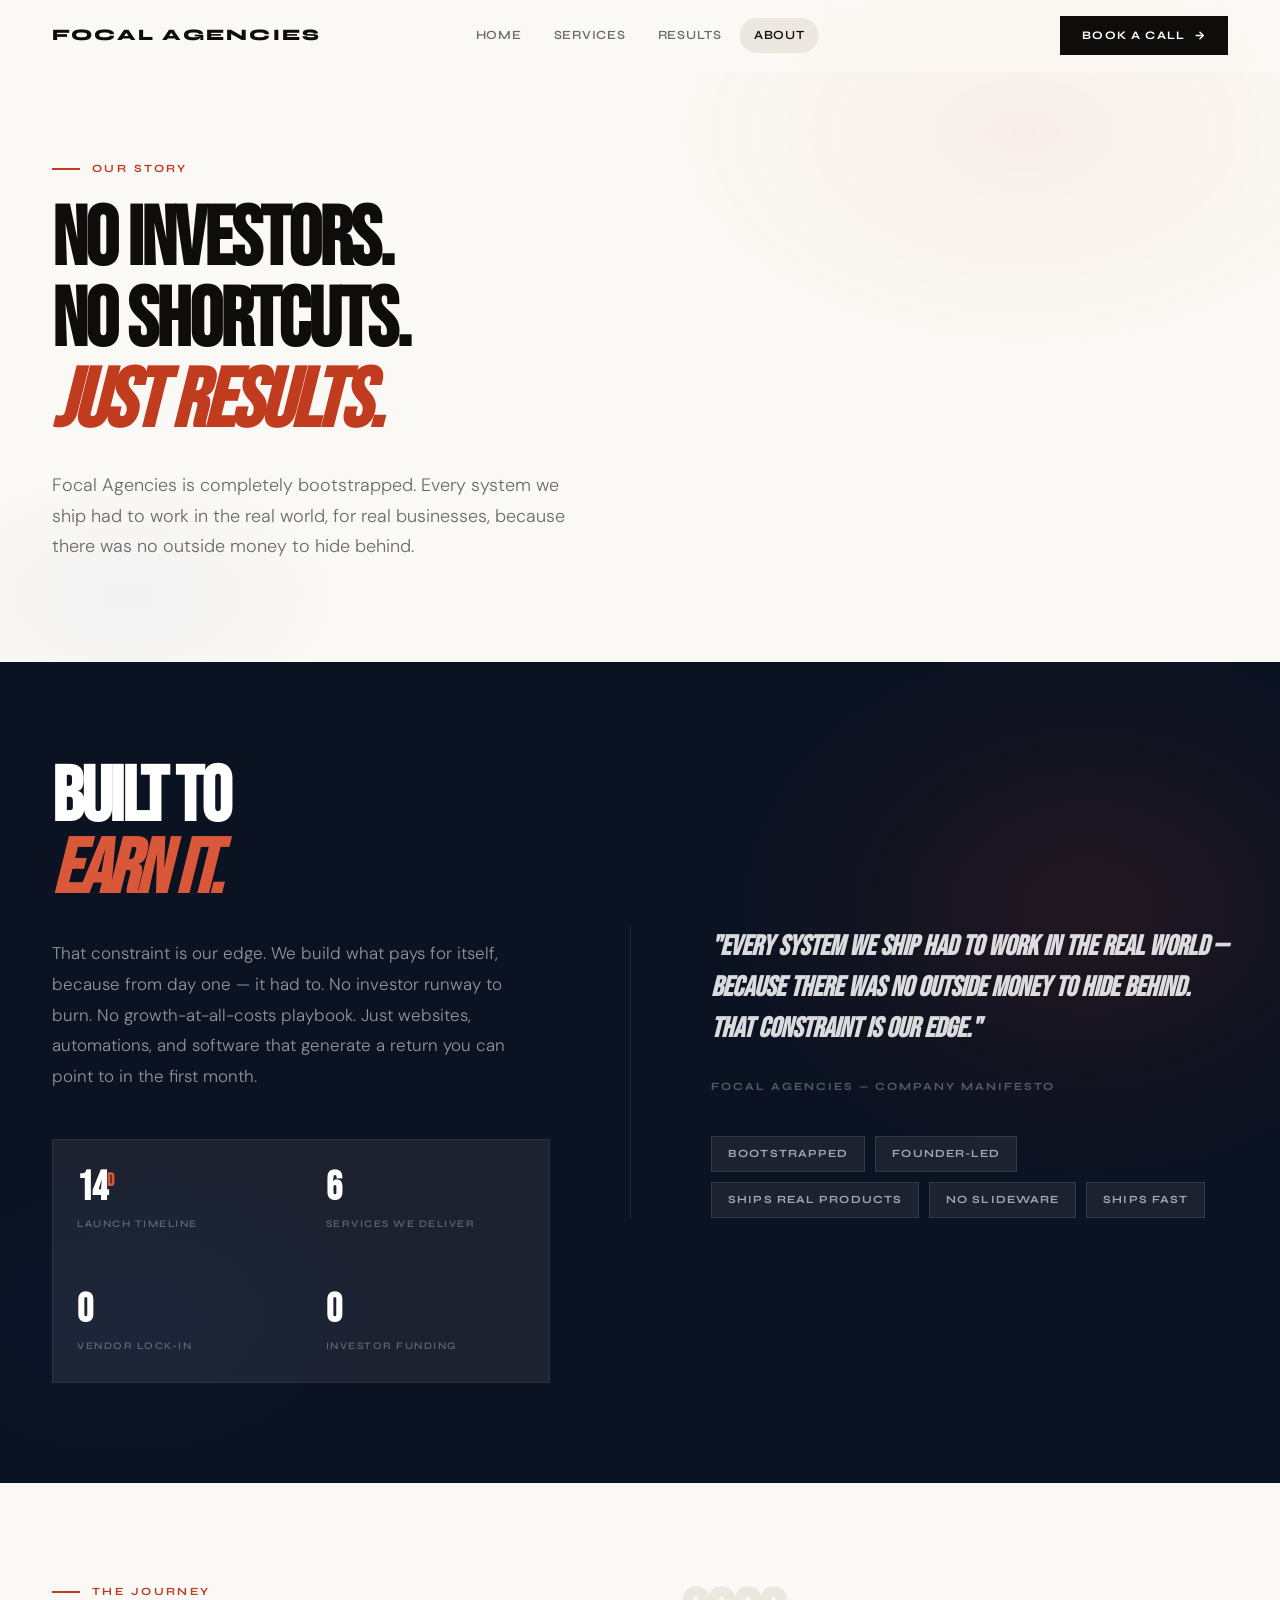
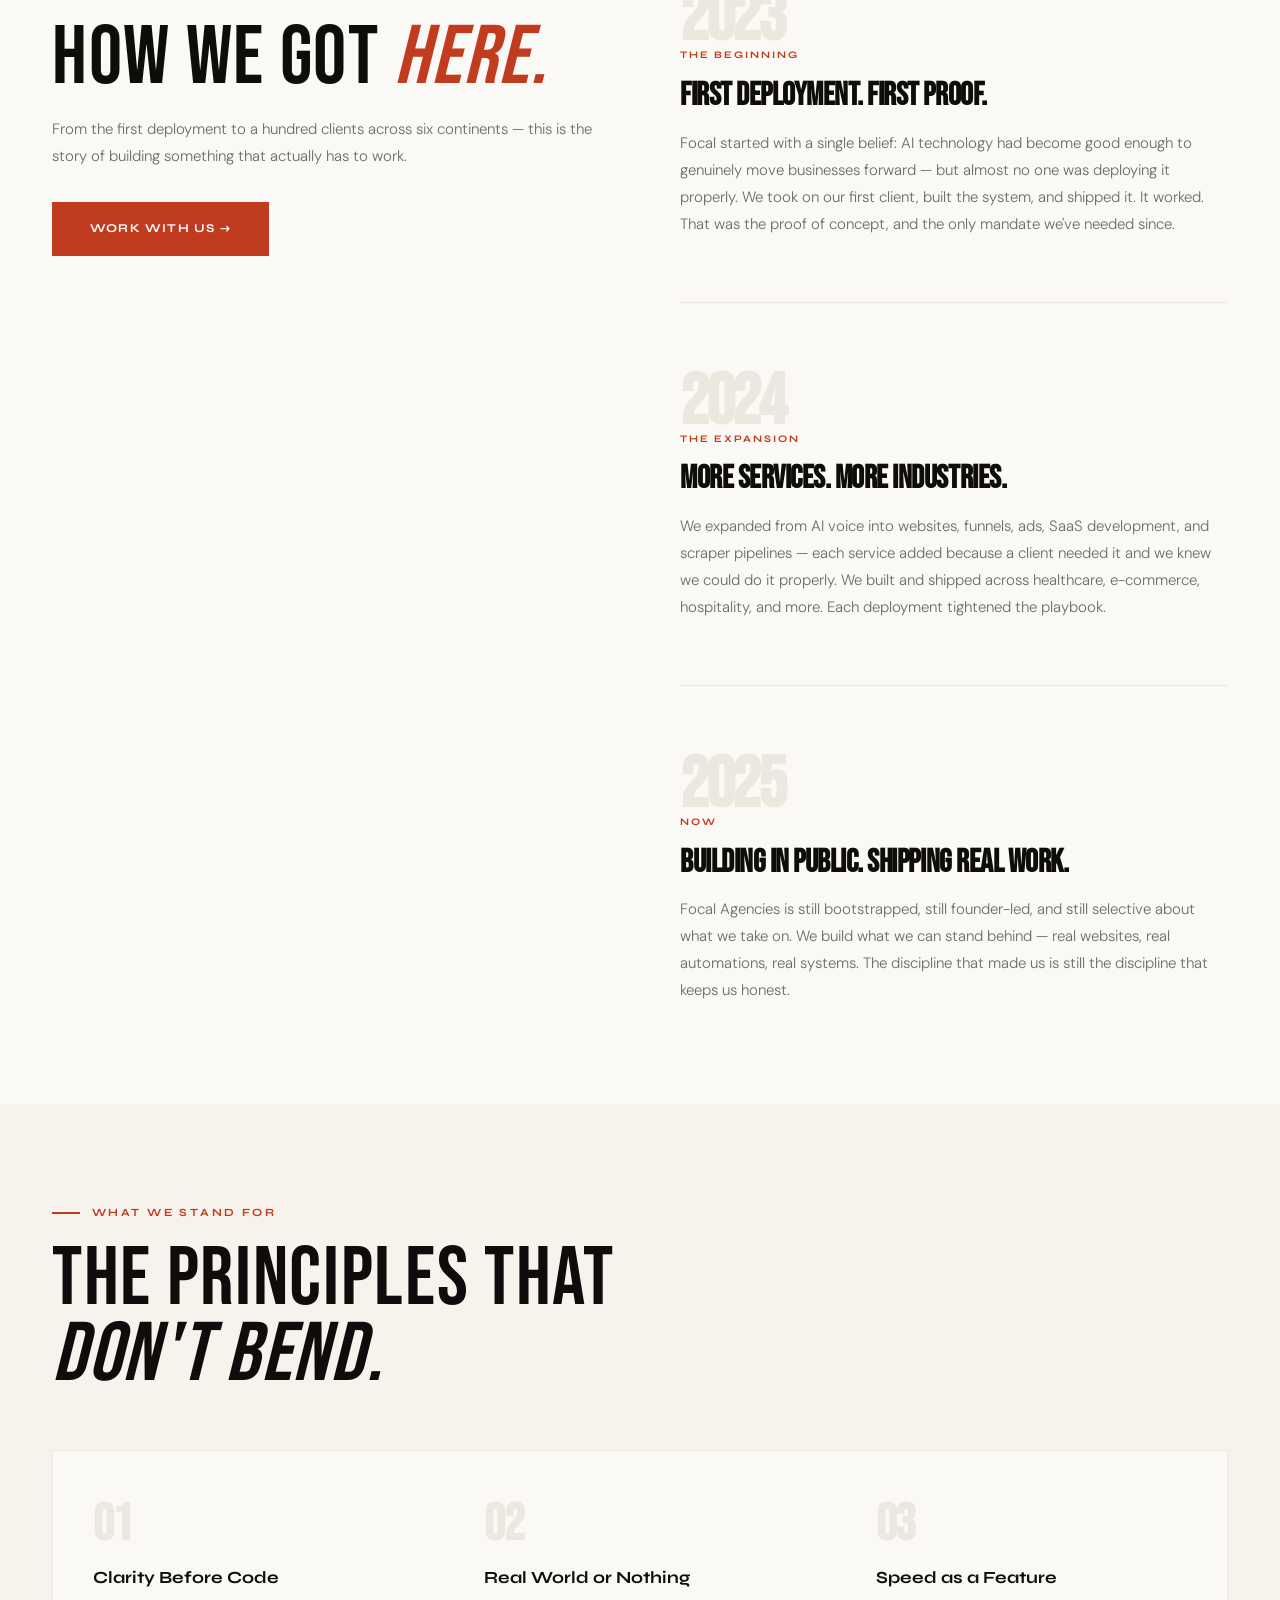
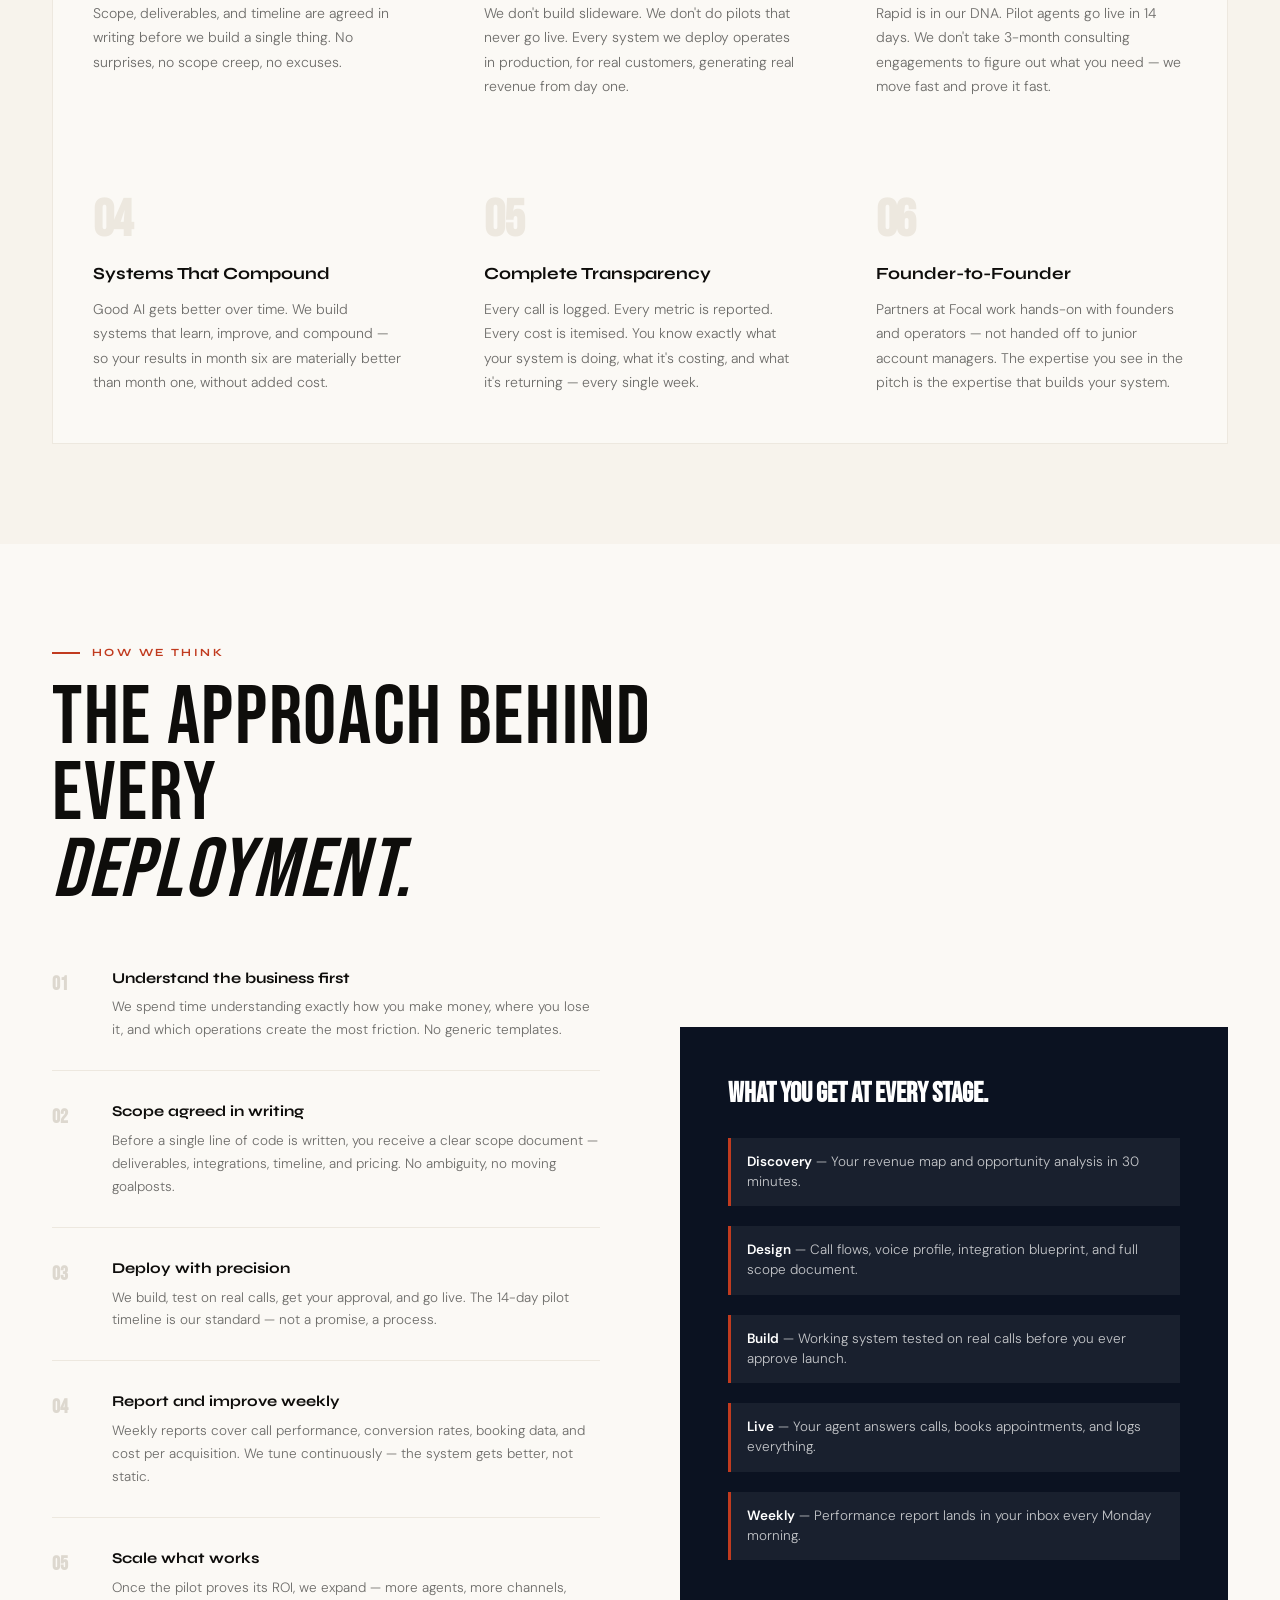
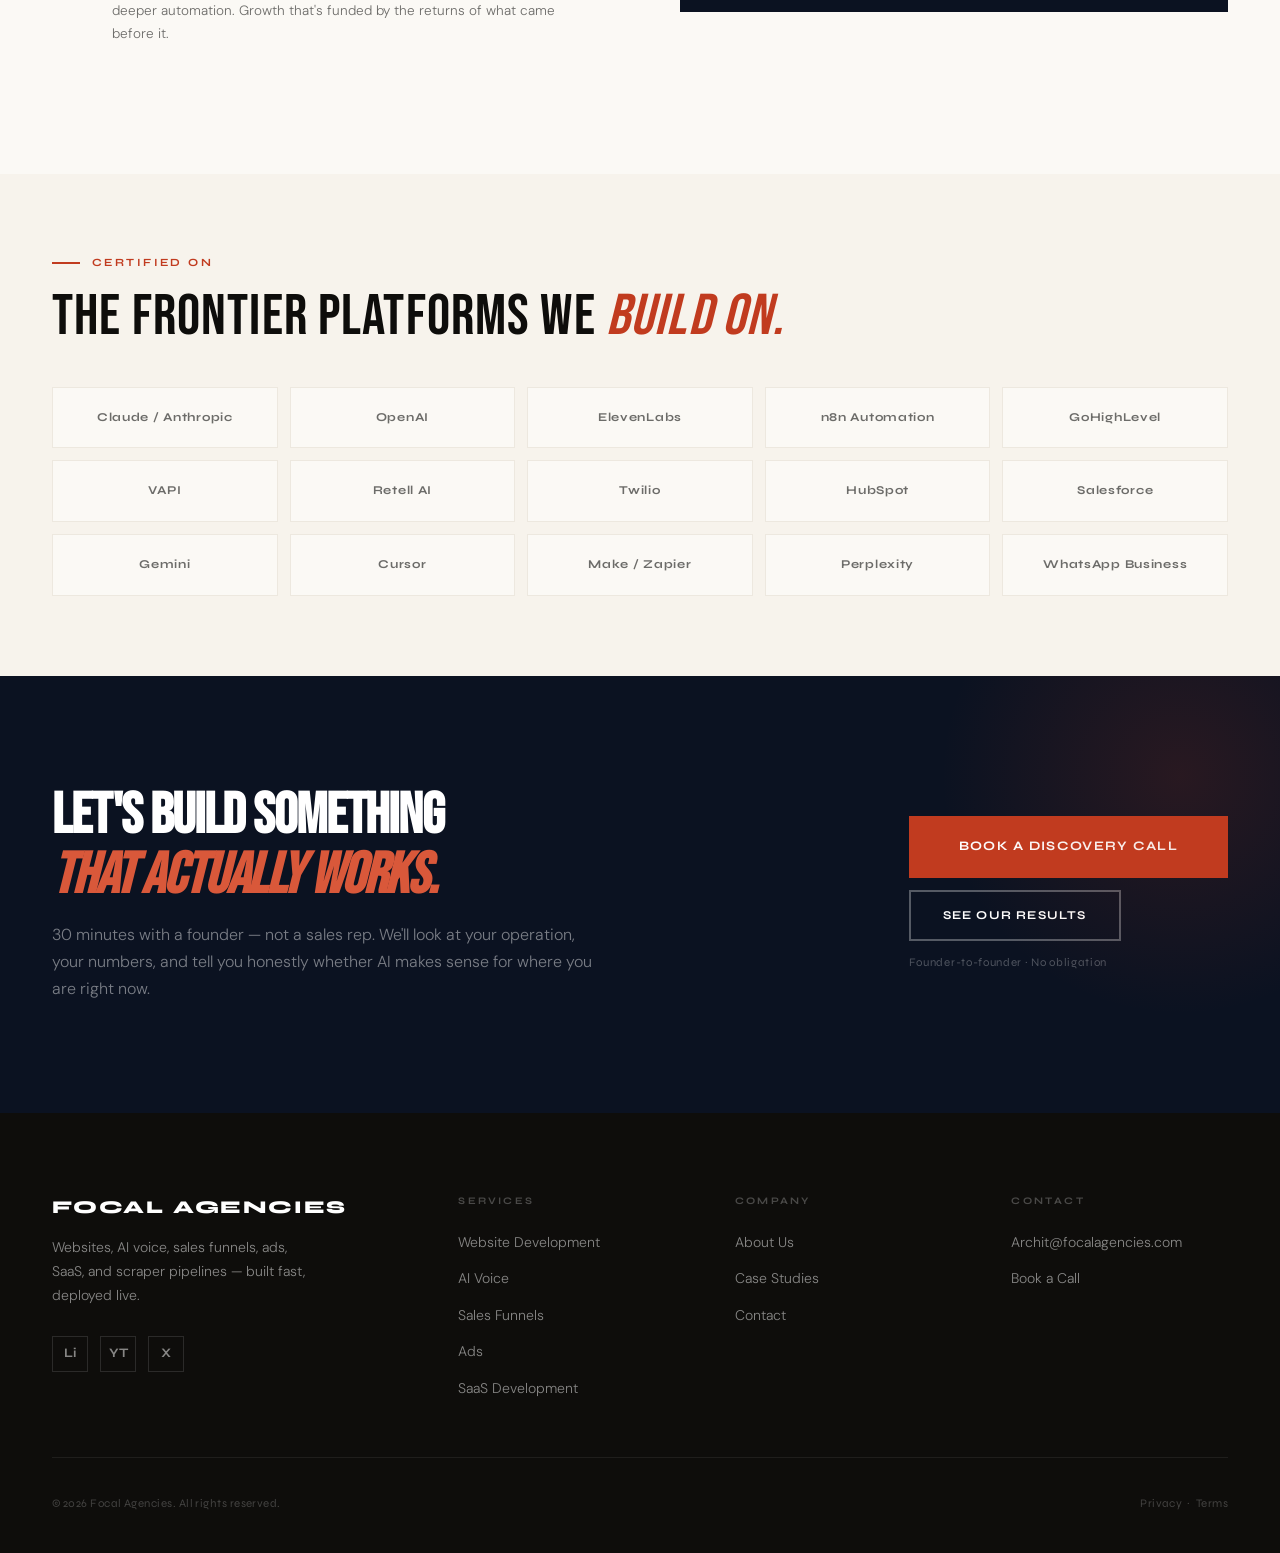
==== about.html @ 8853cc03 "Initial commit: Focal Agencies website Multi-page site — Home, Services, Results, About, Contact. Be" ====
<!DOCTYPE html>
<html lang="en">
<head>
<meta charset="UTF-8">
<meta name="viewport" content="width=device-width, initial-scale=1.0">
<title>About — Focal Agencies</title>
<meta name="description" content="Bootstrapped, founder-led, and built to ship real results. The story behind Focal Agencies.">
<link rel="stylesheet" href="css/main.css">
<style>
/* ── ABOUT PAGE ── */

/* manifesto section */
.manifesto {
  padding: 100px 52px;
  background: var(--navy);
  position: relative; overflow: hidden;
}
.manifesto-bg {
  position: absolute; inset: 0; pointer-events: none;
  background:
    radial-gradient(ellipse 50% 60% at 85% 30%, rgba(193,59,31,0.12) 0%, transparent 55%),
    radial-gradient(ellipse 40% 40% at 10% 80%, rgba(26,79,204,0.06) 0%, transparent 50%);
}
.manifesto-inner {
  display: grid; grid-template-columns: 1fr 1.2fr;
  gap: 80px; align-items: center;
  position: relative; z-index: 1;
}
.manifesto-left {}
.manifesto-right {
  border-left: 1px solid rgba(255,255,255,0.08);
  padding-left: 80px;
}
.manifesto-title {
  font-family: var(--f-display);
  font-size: clamp(48px, 6vw, 88px);
  font-weight: 900; line-height: 0.94; letter-spacing: -0.03em; color: #fff;
}
.manifesto-title em { font-style: italic; color: var(--vermil-l); }
.manifesto-body {
  font-size: 17px; font-weight: 300; color: rgba(255,255,255,0.55);
  line-height: 1.8; margin-top: 32px; max-width: 480px;
}
.manifesto-stat-grid {
  display: grid; grid-template-columns: 1fr 1fr; gap: 1px;
  background: rgba(255,255,255,0.07);
  border: 1px solid rgba(255,255,255,0.07);
  margin-top: 48px;
}
.m-stat { padding: 28px 24px; }
.m-stat-val {
  font-family: var(--f-display); font-size: 40px; font-weight: 900;
  color: #fff; line-height: 1; letter-spacing: -0.025em;
}
.m-stat-val sup { font-size: 0.45em; color: var(--vermil-l); vertical-align: super; }
.m-stat-lbl {
  font-family: var(--f-label); font-size: 10px; font-weight: 600;
  letter-spacing: 0.15em; text-transform: uppercase;
  color: rgba(255,255,255,0.3); margin-top: 8px;
}
.manifesto-quote {
  font-family: var(--f-display); font-size: clamp(20px, 2.2vw, 30px);
  font-weight: 700; font-style: italic;
  color: rgba(255,255,255,0.85); line-height: 1.45; margin-bottom: 28px;
}
.manifesto-quote-author {
  font-family: var(--f-label); font-size: 11px; font-weight: 700;
  letter-spacing: 0.18em; text-transform: uppercase;
  color: rgba(255,255,255,0.3);
}
.manifesto-tags { display: flex; flex-wrap: wrap; gap: 10px; margin-top: 40px; }
.m-tag {
  font-family: var(--f-label); font-size: 11px; font-weight: 700;
  letter-spacing: 0.1em; text-transform: uppercase;
  color: rgba(255,255,255,0.6); background: rgba(255,255,255,0.07);
  border: 1px solid rgba(255,255,255,0.1); padding: 8px 16px;
  transition: background 0.2s, color 0.2s;
}
.m-tag:hover { background: rgba(255,255,255,0.12); color: #fff; }

/* story section */
.story { padding: 100px 52px; }
.story-inner {
  display: grid; grid-template-columns: 1fr 1fr;
  gap: 80px; align-items: start;
}
.story-sticky { position: sticky; top: 100px; }
.story-chapter {
  padding-bottom: 64px; border-bottom: 1px solid var(--ivory-d); margin-bottom: 64px;
}
.story-chapter:last-child { border-bottom: none; margin-bottom: 0; padding-bottom: 0; }
.sc-year {
  font-family: var(--f-display); font-size: 72px; font-weight: 900;
  color: var(--ivory-d); line-height: 1; letter-spacing: -0.04em;
  margin-bottom: -8px;
}
.sc-label {
  font-family: var(--f-label); font-size: 10px; font-weight: 700;
  letter-spacing: 0.2em; text-transform: uppercase; color: var(--vermil);
  margin-bottom: 14px;
}
.sc-title {
  font-family: var(--f-display); font-size: clamp(22px, 2.5vw, 32px);
  font-weight: 900; color: var(--ink); line-height: 1.12; margin-bottom: 16px; letter-spacing: -0.015em;
}
.sc-body {
  font-size: 15px; font-weight: 300; color: var(--ink-60); line-height: 1.8;
}

/* values */
.values { padding: 100px 52px; background: var(--ivory); }
.values-grid {
  display: grid; grid-template-columns: repeat(3, 1fr);
  gap: 0; border: 1px solid var(--ivory-d);
  background: var(--ivory-d); margin-top: 56px;
}
.value-card {
  background: var(--cream); padding: 48px 40px;
  transition: background 0.25s;
}
.value-card:hover { background: var(--ivory); }
.value-num {
  font-family: var(--f-display); font-size: 52px; font-weight: 900;
  color: var(--ivory-d); line-height: 1; margin-bottom: 16px; letter-spacing: -0.03em;
}
.value-title {
  font-family: var(--f-label); font-size: 17px; font-weight: 700;
  color: var(--ink); margin-bottom: 12px; line-height: 1.3;
}
.value-desc {
  font-size: 14px; font-weight: 300; color: var(--ink-60); line-height: 1.75;
}

/* approach section */
.approach { padding: 100px 52px; }
.approach-inner {
  display: grid; grid-template-columns: 1fr 1fr; gap: 80px; align-items: center; margin-top: 56px;
}
.approach-steps { display: flex; flex-direction: column; gap: 0; }
.approach-step {
  display: flex; gap: 24px; align-items: flex-start;
  padding: 28px 0; border-bottom: 1px solid var(--ivory-d);
  transition: padding-left 0.25s var(--ease-out);
  cursor: default;
}
.approach-step:hover { padding-left: 12px; }
.approach-step:first-child { padding-top: 0; }
.approach-step:last-child { border-bottom: none; }
.as-num {
  font-family: var(--f-display); font-size: 20px; font-weight: 900;
  color: var(--ivory-dd); min-width: 36px; flex-shrink: 0; margin-top: 2px;
  transition: color 0.25s;
}
.approach-step:hover .as-num { color: var(--vermil); }
.as-title { font-family: var(--f-label); font-size: 15px; font-weight: 700; color: var(--ink); margin-bottom: 6px; }
.as-body { font-size: 13.5px; font-weight: 300; color: var(--ink-60); line-height: 1.7; }
.approach-visual {
  background: var(--navy); padding: 52px 48px;
  display: flex; flex-direction: column; gap: 20px;
}
.av-title {
  font-family: var(--f-display); font-size: 28px; font-weight: 900;
  color: #fff; line-height: 1.1; margin-bottom: 8px;
}
.av-pill {
  display: flex; align-items: center; gap: 12px;
  padding: 14px 16px; background: rgba(255,255,255,0.06);
  border-left: 3px solid var(--vermil);
}
.av-pill-text {
  font-size: 13.5px; font-weight: 300; color: rgba(255,255,255,0.75); line-height: 1.5;
}
.av-pill-text strong { color: #fff; font-weight: 600; }

/* certifications */
.certifications { padding: 80px 52px; background: var(--ivory); }
.cert-grid {
  display: grid; grid-template-columns: repeat(5, 1fr);
  gap: 12px; margin-top: 44px;
}
.cert-pill {
  background: var(--cream); border: 1px solid var(--ivory-d);
  padding: 20px 16px; text-align: center;
  font-family: var(--f-label); font-size: 12px; font-weight: 700;
  letter-spacing: 0.06em; color: var(--ink-60);
  transition: border-color 0.2s, color 0.2s, background 0.2s;
}
.cert-pill:hover { border-color: var(--ink-20); color: var(--ink); background: var(--ivory); }

@media (max-width: 1100px) {
  .manifesto { padding: 72px 28px; }
  .manifesto-inner { grid-template-columns: 1fr; gap: 48px; }
  .manifesto-right { border-left: none; border-top: 1px solid rgba(255,255,255,0.08); padding-left: 0; padding-top: 48px; }
  .story { padding: 72px 28px; }
  .story-inner { grid-template-columns: 1fr; }
  .story-sticky { position: static; }
  .values { padding: 72px 28px; }
  .values-grid { grid-template-columns: 1fr 1fr; }
  .approach { padding: 72px 28px; }
  .approach-inner { grid-template-columns: 1fr; }
  .certifications { padding: 64px 28px; }
  .cert-grid { grid-template-columns: repeat(3, 1fr); }
}
@media (max-width: 640px) {
  .manifesto { padding: 56px 20px; }
  .manifesto-stat-grid { grid-template-columns: 1fr 1fr; }
  .story { padding: 56px 20px; }
  .values { padding: 56px 20px; }
  .values-grid { grid-template-columns: 1fr; }
  .approach { padding: 56px 20px; }
  .certifications { padding: 52px 20px; }
  .cert-grid { grid-template-columns: repeat(2, 1fr); }
}
</style>
</head>
<body>

<nav class="site-nav" id="site-nav">
  <a href="index.html" class="nav-logo">Focal Agencies</a>
  <div class="nav-center">
    <a href="index.html" class="nav-link">Home</a>
    <a href="services.html" class="nav-link">Services</a>
    <a href="results.html" class="nav-link">Results</a>
    <a href="about.html" class="nav-link active">About</a>
  </div>
  <div class="nav-right">
    <a href="contact.html" class="nav-cta">Book a Call <svg width="13" height="13" fill="none" stroke="currentColor" stroke-width="2.5" viewBox="0 0 24 24"><path d="M5 12h14M12 5l7 7-7 7"/></svg></a>
    <button class="nav-toggle"><span></span><span></span><span></span></button>
  </div>
</nav>
<div class="mobile-menu">
  <a href="index.html" class="nav-link">Home</a>
  <a href="services.html" class="nav-link">Services</a>
  <a href="results.html" class="nav-link">Results</a>
  <a href="about.html" class="nav-link active">About</a>
  <a href="contact.html" class="nav-cta btn-primary">Book a Call →</a>
</div>

<!-- HERO -->
<div class="page-hero">
  <div class="page-hero-bg"></div>
  <div class="page-hero-label label reveal">Our Story</div>
  <h1 class="page-hero-title reveal d1">No investors.<br>No shortcuts.<br><em>Just results.</em></h1>
  <p class="page-hero-sub reveal d2">Focal Agencies is completely bootstrapped. Every system we ship had to work in the real world, for real businesses, because there was no outside money to hide behind.</p>
</div>

<!-- MANIFESTO -->
<section class="manifesto">
  <div class="manifesto-bg"></div>
  <div class="manifesto-inner">
    <div class="manifesto-left reveal-left">
      <h2 class="manifesto-title">Built to<br><em>earn it.</em></h2>
      <p class="manifesto-body">That constraint is our edge. We build what pays for itself, because from day one — it had to. No investor runway to burn. No growth-at-all-costs playbook. Just websites, automations, and software that generate a return you can point to in the first month.</p>
      <div class="manifesto-stat-grid">
        <div class="m-stat">
          <div class="m-stat-val">14<sup>d</sup></div>
          <div class="m-stat-lbl">Launch Timeline</div>
        </div>
        <div class="m-stat">
          <div class="m-stat-val">6</div>
          <div class="m-stat-lbl">Services We Deliver</div>
        </div>
        <div class="m-stat">
          <div class="m-stat-val">0</div>
          <div class="m-stat-lbl">Vendor Lock-In</div>
        </div>
        <div class="m-stat">
          <div class="m-stat-val">0</div>
          <div class="m-stat-lbl">Investor Funding</div>
        </div>
      </div>
    </div>
    <div class="manifesto-right reveal-right">
      <p class="manifesto-quote">"Every system we ship had to work in the real world — because there was no outside money to hide behind. That constraint is our edge."</p>
      <div class="manifesto-quote-author">Focal Agencies — Company Manifesto</div>
      <div class="manifesto-tags">
        <span class="m-tag">Bootstrapped</span>
        <span class="m-tag">Founder-Led</span>
        <span class="m-tag">Ships Real Products</span>
        <span class="m-tag">No Slideware</span>
        <span class="m-tag">Ships Fast</span>
      </div>
    </div>
  </div>
</section>

<!-- STORY -->
<section class="story">
  <div class="story-inner">
    <div class="story-sticky reveal-left">
      <div class="label">The Journey</div>
      <h2 class="display display-md" style="margin-top:18px;">How we got <em style="font-style:italic;color:var(--vermil);">here.</em></h2>
      <p style="font-size:15px;font-weight:300;color:var(--ink-60);line-height:1.8;margin-top:20px;">From the first deployment to a hundred clients across six continents — this is the story of building something that actually has to work.</p>
      <a href="contact.html" class="btn btn-primary" style="margin-top:32px;display:inline-flex;">Work With Us →</a>
    </div>
    <div class="reveal-right">
      <div class="story-chapter">
        <div class="sc-year">2023</div>
        <div class="sc-label">The Beginning</div>
        <h3 class="sc-title">First deployment. First proof.</h3>
        <p class="sc-body">Focal started with a single belief: AI technology had become good enough to genuinely move businesses forward — but almost no one was deploying it properly. We took on our first client, built the system, and shipped it. It worked. That was the proof of concept, and the only mandate we've needed since.</p>
      </div>
      <div class="story-chapter">
        <div class="sc-year">2024</div>
        <div class="sc-label">The Expansion</div>
        <h3 class="sc-title">More services. More industries.</h3>
        <p class="sc-body">We expanded from AI voice into websites, funnels, ads, SaaS development, and scraper pipelines — each service added because a client needed it and we knew we could do it properly. We built and shipped across healthcare, e-commerce, hospitality, and more. Each deployment tightened the playbook.</p>
      </div>
      <div class="story-chapter">
        <div class="sc-year">2025</div>
        <div class="sc-label">Now</div>
        <h3 class="sc-title">Building in public. Shipping real work.</h3>
        <p class="sc-body">Focal Agencies is still bootstrapped, still founder-led, and still selective about what we take on. We build what we can stand behind — real websites, real automations, real systems. The discipline that made us is still the discipline that keeps us honest.</p>
      </div>
    </div>
  </div>
</section>

<!-- VALUES -->
<section class="values">
  <div class="label reveal">What We Stand For</div>
  <h2 class="display display-md reveal d1" style="margin-top:18px;">The principles that<br><em>don't bend.</em></h2>
  <div class="values-grid">
    <div class="value-card reveal">
      <div class="value-num">01</div>
      <div class="value-title">Clarity Before Code</div>
      <div class="value-desc">Scope, deliverables, and timeline are agreed in writing before we build a single thing. No surprises, no scope creep, no excuses.</div>
    </div>
    <div class="value-card reveal d1">
      <div class="value-num">02</div>
      <div class="value-title">Real World or Nothing</div>
      <div class="value-desc">We don't build slideware. We don't do pilots that never go live. Every system we deploy operates in production, for real customers, generating real revenue from day one.</div>
    </div>
    <div class="value-card reveal d2">
      <div class="value-num">03</div>
      <div class="value-title">Speed as a Feature</div>
      <div class="value-desc">Rapid is in our DNA. Pilot agents go live in 14 days. We don't take 3-month consulting engagements to figure out what you need — we move fast and prove it fast.</div>
    </div>
    <div class="value-card reveal">
      <div class="value-num">04</div>
      <div class="value-title">Systems That Compound</div>
      <div class="value-desc">Good AI gets better over time. We build systems that learn, improve, and compound — so your results in month six are materially better than month one, without added cost.</div>
    </div>
    <div class="value-card reveal d1">
      <div class="value-num">05</div>
      <div class="value-title">Complete Transparency</div>
      <div class="value-desc">Every call is logged. Every metric is reported. Every cost is itemised. You know exactly what your system is doing, what it's costing, and what it's returning — every single week.</div>
    </div>
    <div class="value-card reveal d2">
      <div class="value-num">06</div>
      <div class="value-title">Founder-to-Founder</div>
      <div class="value-desc">Partners at Focal work hands-on with founders and operators — not handed off to junior account managers. The expertise you see in the pitch is the expertise that builds your system.</div>
    </div>
  </div>
</section>

<!-- APPROACH -->
<section class="approach">
  <div class="label reveal">How We Think</div>
  <h2 class="display display-md reveal d1" style="margin-top:18px;max-width:700px;">The approach behind every<br><em>deployment.</em></h2>
  <div class="approach-inner">
    <div class="approach-steps reveal-left">
      <div class="approach-step">
        <div class="as-num">01</div>
        <div><div class="as-title">Understand the business first</div><div class="as-body">We spend time understanding exactly how you make money, where you lose it, and which operations create the most friction. No generic templates.</div></div>
      </div>
      <div class="approach-step">
        <div class="as-num">02</div>
        <div><div class="as-title">Scope agreed in writing</div><div class="as-body">Before a single line of code is written, you receive a clear scope document — deliverables, integrations, timeline, and pricing. No ambiguity, no moving goalposts.</div></div>
      </div>
      <div class="approach-step">
        <div class="as-num">03</div>
        <div><div class="as-title">Deploy with precision</div><div class="as-body">We build, test on real calls, get your approval, and go live. The 14-day pilot timeline is our standard — not a promise, a process.</div></div>
      </div>
      <div class="approach-step">
        <div class="as-num">04</div>
        <div><div class="as-title">Report and improve weekly</div><div class="as-body">Weekly reports cover call performance, conversion rates, booking data, and cost per acquisition. We tune continuously — the system gets better, not static.</div></div>
      </div>
      <div class="approach-step">
        <div class="as-num">05</div>
        <div><div class="as-title">Scale what works</div><div class="as-body">Once the pilot proves its ROI, we expand — more agents, more channels, deeper automation. Growth that's funded by the returns of what came before it.</div></div>
      </div>
    </div>
    <div class="approach-visual reveal-right">
      <div class="av-title">What you get at every stage.</div>
      <div class="av-pill"><div class="av-pill-text"><strong>Discovery</strong> — Your revenue map and opportunity analysis in 30 minutes.</div></div>
      <div class="av-pill"><div class="av-pill-text"><strong>Design</strong> — Call flows, voice profile, integration blueprint, and full scope document.</div></div>
      <div class="av-pill"><div class="av-pill-text"><strong>Build</strong> — Working system tested on real calls before you ever approve launch.</div></div>
      <div class="av-pill"><div class="av-pill-text"><strong>Live</strong> — Your agent answers calls, books appointments, and logs everything.</div></div>
      <div class="av-pill"><div class="av-pill-text"><strong>Weekly</strong> — Performance report lands in your inbox every Monday morning.</div></div>
    </div>
  </div>
</section>

<!-- CERTIFICATIONS -->
<section class="certifications">
  <div class="label reveal">Certified On</div>
  <h2 class="display display-sm reveal d1" style="margin-top:18px;">The frontier platforms we <em style="font-style:italic;color:var(--vermil);">build on.</em></h2>
  <div class="cert-grid">
    <div class="cert-pill reveal">Claude / Anthropic</div>
    <div class="cert-pill reveal d1">OpenAI</div>
    <div class="cert-pill reveal d2">ElevenLabs</div>
    <div class="cert-pill reveal d3">n8n Automation</div>
    <div class="cert-pill reveal d4">GoHighLevel</div>
    <div class="cert-pill reveal">VAPI</div>
    <div class="cert-pill reveal d1">Retell AI</div>
    <div class="cert-pill reveal d2">Twilio</div>
    <div class="cert-pill reveal d3">HubSpot</div>
    <div class="cert-pill reveal d4">Salesforce</div>
    <div class="cert-pill reveal">Gemini</div>
    <div class="cert-pill reveal d1">Cursor</div>
    <div class="cert-pill reveal d2">Make / Zapier</div>
    <div class="cert-pill reveal d3">Perplexity</div>
    <div class="cert-pill reveal d4">WhatsApp Business</div>
  </div>
</section>

<!-- CTA -->
<section class="cta-band">
  <div>
    <h2 class="cta-band-title">Let's build something<br><em>that actually works.</em></h2>
    <p class="cta-band-sub">30 minutes with a founder — not a sales rep. We'll look at your operation, your numbers, and tell you honestly whether AI makes sense for where you are right now.</p>
  </div>
  <div class="cta-band-actions">
    <a href="contact.html" class="btn btn-primary btn-lg">Book a Discovery Call</a>
    <a href="results.html" class="btn btn-outline-white">See Our Results</a>
    <div class="cta-note">Founder-to-founder · No obligation</div>
  </div>
</section>

<footer class="site-footer">
  <div class="footer-top">
    <div>
      <a href="index.html" class="footer-logo">Focal Agencies</a>
      <p class="footer-tagline">Websites, AI voice, sales funnels, ads, SaaS, and scraper pipelines — built fast, deployed live.</p>
      <div class="footer-socials">
        <a href="#" class="footer-social">Li</a><a href="#" class="footer-social">YT</a><a href="#" class="footer-social">X</a>
      </div>
    </div>
    <div>
      <div class="footer-col-title">Services</div>
      <ul class="footer-links">
        <li><a href="services.html#web">Website Development</a></li>
        <li><a href="services.html#voice">AI Voice</a></li>
        <li><a href="services.html#funnels">Sales Funnels</a></li>
        <li><a href="services.html#ads">Ads</a></li>
        <li><a href="services.html#saas">SaaS Development</a></li>
      </ul>
    </div>
    <div>
      <div class="footer-col-title">Company</div>
      <ul class="footer-links">
        <li><a href="about.html">About Us</a></li>
        <li><a href="results.html">Case Studies</a></li>
        <li><a href="contact.html">Contact</a></li>
      </ul>
    </div>
    <div>
      <div class="footer-col-title">Contact</div>
      <ul class="footer-links">
        <li><a href="mailto:Archit@focalagencies.com">Archit@focalagencies.com</a></li>
        <li><a href="contact.html">Book a Call</a></li>
      </ul>
    </div>
  </div>
  <div class="footer-bottom">
    <span>© 2026 Focal Agencies. All rights reserved.</span>
    <span><a href="#">Privacy</a> &nbsp;·&nbsp; <a href="#">Terms</a></span>
  </div>
</footer>

<script src="js/main.js"></script>
</body>
</html>
---- css/main.css ----
/* ─────────────────────────────────────────────────────────────────────────────
   FOCAL AGENCIES — Shared Stylesheet
   Fonts: Playfair Display · Syne · DM Sans
   Palette: Ivory · Ink · Navy · Vermillion
───────────────────────────────────────────────────────────────────────────── */

@import url('https://fonts.googleapis.com/css2?family=Syne:wght@400;500;600;700;800&family=DM+Sans:ital,opsz,wght@0,9..40,300;0,9..40,400;0,9..40,500;1,9..40,300&family=Bebas+Neue&display=swap');

/* ── RESET ── */
*, *::before, *::after { box-sizing: border-box; margin: 0; padding: 0; }
img, svg { display: block; max-width: 100%; }
button, input, textarea, select { font: inherit; }
a { color: inherit; }

/* ── TOKENS ── */
:root {
  --ivory:      #F7F3EC;
  --ivory-d:    #EDE8DF;
  --ivory-dd:   #DDD8CF;
  --cream:      #FBF9F5;
  --ink:        #0E0D0B;
  --ink-80:     rgba(14,13,11,0.80);
  --ink-60:     rgba(14,13,11,0.60);
  --ink-40:     rgba(14,13,11,0.40);
  --ink-20:     rgba(14,13,11,0.20);
  --ink-10:     rgba(14,13,11,0.10);
  --navy:       #0B1221;
  --navy-l:     #12203A;
  --vermil:     #C13B1F;
  --vermil-l:   #D9583A;
  --vermil-xl:  #E8704F;
  --blue:       #1A4FCC;
  --blue-l:     #2563EB;
  --white:      #FFFFFF;

  --f-display:  'Bebas Neue', 'Syne', sans-serif;
  --f-heading:  'Syne', sans-serif;
  --f-label:    'Syne', sans-serif;
  --f-body:     'DM Sans', system-ui, sans-serif;

  --ease-out:   cubic-bezier(0.16, 1, 0.3, 1);
  --ease-in:    cubic-bezier(0.4, 0, 1, 1);
  --ease-spring:cubic-bezier(0.34, 1.56, 0.64, 1);

  --shadow-sm:  0 1px 3px rgba(14,13,11,0.06), 0 1px 2px rgba(14,13,11,0.04);
  --shadow-md:  0 4px 16px rgba(14,13,11,0.08), 0 2px 6px rgba(14,13,11,0.05);
  --shadow-lg:  0 12px 40px rgba(14,13,11,0.12), 0 4px 12px rgba(14,13,11,0.06);
}

/* ── BASE ── */
html { scroll-behavior: smooth; font-size: 16px; }
body {
  background: var(--cream);
  color: var(--ink);
  font-family: var(--f-body);
  font-size: 1rem;
  line-height: 1.65;
  overflow-x: hidden;
  -webkit-font-smoothing: antialiased;
}

::-webkit-scrollbar { width: 3px; }
::-webkit-scrollbar-track { background: var(--ivory); }
::-webkit-scrollbar-thumb { background: var(--vermil); }
::selection { background: var(--vermil); color: #fff; }

/* ── NAV ── */
.site-nav {
  position: fixed; top: 0; left: 0; right: 0; z-index: 200;
  display: flex; align-items: center; justify-content: space-between;
  padding: 0 52px;
  height: 72px;
  background: rgba(251,249,245,0.88);
  backdrop-filter: blur(20px) saturate(180%);
  -webkit-backdrop-filter: blur(20px) saturate(180%);
  border-bottom: 1px solid transparent;
  transition: border-color 0.3s, background 0.3s;
}
.site-nav.scrolled {
  border-color: var(--ivory-d);
  background: rgba(251,249,245,0.96);
}

.nav-logo {
  font-family: var(--f-label);
  font-weight: 800;
  font-size: 16px;
  letter-spacing: 0.14em;
  text-transform: uppercase;
  color: var(--ink);
  text-decoration: none;
  flex-shrink: 0;
  display: flex; align-items: center; gap: 2px;
}
.nav-logo .dot { color: var(--vermil); font-size: 22px; line-height: 0; position: relative; top: 2px; }

.nav-center {
  display: flex; align-items: center; gap: 4px;
  position: absolute; left: 50%; transform: translateX(-50%);
}
.nav-link {
  font-family: var(--f-label);
  font-size: 12.5px;
  font-weight: 600;
  letter-spacing: 0.06em;
  text-transform: uppercase;
  color: var(--ink-60);
  text-decoration: none;
  padding: 7px 14px;
  border-radius: 40px;
  transition: color 0.2s, background 0.2s;
  white-space: nowrap;
}
.nav-link:hover { color: var(--ink); background: var(--ivory); }
.nav-link.active { color: var(--ink); background: var(--ivory-d); }

.nav-right {
  display: flex; align-items: center; gap: 16px;
  flex-shrink: 0;
}
.nav-cta {
  font-family: var(--f-label);
  font-size: 11.5px;
  font-weight: 700;
  letter-spacing: 0.1em;
  text-transform: uppercase;
  color: #fff;
  background: var(--ink);
  padding: 10px 22px;
  text-decoration: none;
  display: inline-flex; align-items: center; gap: 8px;
  transition: background 0.2s;
  white-space: nowrap;
}
.nav-cta:hover { background: var(--vermil); }
.nav-cta svg { transition: transform 0.2s; }
.nav-cta:hover svg { transform: translateX(3px); }

.nav-toggle {
  display: none;
  flex-direction: column; gap: 5px;
  cursor: pointer; padding: 6px; border: none; background: none;
}
.nav-toggle span {
  display: block; width: 22px; height: 1.5px;
  background: var(--ink); transition: all 0.3s;
}

.mobile-menu {
  display: none;
  position: fixed; top: 72px; left: 0; right: 0; z-index: 199;
  background: var(--cream);
  border-bottom: 1px solid var(--ivory-d);
  padding: 24px 24px 32px;
  flex-direction: column; gap: 4px;
  box-shadow: var(--shadow-lg);
}
.mobile-menu.open { display: flex; }
.mobile-menu .nav-link { font-size: 14px; padding: 12px 16px; border-radius: 4px; }
.mobile-menu .nav-cta { margin-top: 12px; justify-content: center; }

/* ── FOOTER ── */
.site-footer {
  background: var(--ink);
  padding: 80px 52px 40px;
  color: rgba(255,255,255,0.5);
}
.footer-top {
  display: grid; grid-template-columns: 1.6fr 1fr 1fr 1fr;
  gap: 60px;
  padding-bottom: 56px;
  border-bottom: 1px solid rgba(255,255,255,0.07);
  margin-bottom: 36px;
}
.footer-logo {
  font-family: var(--f-label);
  font-size: 18px; font-weight: 800;
  letter-spacing: 0.1em; text-transform: uppercase;
  color: #fff; margin-bottom: 14px;
  text-decoration: none; display: inline-block;
}
.footer-logo .dot { color: var(--vermil-l); }
.footer-tagline {
  font-size: 14px; font-weight: 300; line-height: 1.7;
  max-width: 270px; margin-bottom: 28px;
}
.footer-socials {
  display: flex; gap: 12px;
}
.footer-social {
  width: 36px; height: 36px;
  border: 1px solid rgba(255,255,255,0.12);
  display: flex; align-items: center; justify-content: center;
  color: rgba(255,255,255,0.5); text-decoration: none;
  transition: border-color 0.2s, color 0.2s;
  font-size: 13px; font-family: var(--f-label); font-weight: 700;
}
.footer-social:hover { border-color: var(--vermil-l); color: var(--vermil-l); }
.footer-col-title {
  font-family: var(--f-label);
  font-size: 10px; font-weight: 700;
  letter-spacing: 0.22em; text-transform: uppercase;
  color: rgba(255,255,255,0.25); margin-bottom: 20px;
}
.footer-links { list-style: none; display: flex; flex-direction: column; gap: 10px; }
.footer-links a {
  font-size: 14px; font-weight: 300;
  color: rgba(255,255,255,0.5); text-decoration: none;
  transition: color 0.2s;
}
.footer-links a:hover { color: #fff; }
.footer-bottom {
  display: flex; justify-content: space-between; align-items: center;
  font-size: 11.5px; color: rgba(255,255,255,0.22);
  font-family: var(--f-label); letter-spacing: 0.04em;
}
.footer-bottom a { color: rgba(255,255,255,0.22); text-decoration: none; }
.footer-bottom a:hover { color: rgba(255,255,255,0.5); }

/* ── BUTTONS ── */
.btn {
  display: inline-flex; align-items: center; gap: 10px;
  font-family: var(--f-label);
  font-size: 12px; font-weight: 700;
  letter-spacing: 0.1em; text-transform: uppercase;
  text-decoration: none; cursor: pointer;
  border: none; outline: none;
  transition: background 0.2s, color 0.2s, border-color 0.2s, transform 0.15s;
  white-space: nowrap;
}
.btn:active { transform: scale(0.98); }

.btn-primary {
  background: var(--vermil); color: #fff;
  padding: 15px 36px; border: 2px solid var(--vermil);
}
.btn-primary:hover { background: var(--ink); border-color: var(--ink); }

.btn-dark {
  background: var(--ink); color: #fff;
  padding: 15px 36px; border: 2px solid var(--ink);
}
.btn-dark:hover { background: var(--vermil); border-color: var(--vermil); }

.btn-outline {
  background: transparent; color: var(--ink);
  padding: 14px 32px; border: 2px solid var(--ink-20);
}
.btn-outline:hover { border-color: var(--ink); }

.btn-outline-white {
  background: transparent; color: #fff;
  padding: 14px 32px; border: 2px solid rgba(255,255,255,0.3);
}
.btn-outline-white:hover { border-color: #fff; background: rgba(255,255,255,0.07); }

.btn-lg { padding: 18px 48px; font-size: 13px; }
.btn-sm { padding: 10px 22px; font-size: 11px; }

/* ── TYPOGRAPHY ── */
.display {
  font-family: var(--f-display);
  font-weight: 400;
  line-height: 0.92;
  letter-spacing: 0.02em;
  text-transform: uppercase;
}
.display-xl { font-size: clamp(80px, 12vw, 180px); }
.display-lg { font-size: clamp(64px, 9vw, 120px); }
.display-md { font-size: clamp(48px, 6.5vw, 88px); }
.display-sm { font-size: clamp(36px, 4.5vw, 60px); }

/* Syne-weight headings for section titles */
.heading {
  font-family: var(--f-heading);
  font-weight: 800;
  line-height: 1.05;
  letter-spacing: -0.02em;
}
.heading-xl { font-size: clamp(40px, 5vw, 72px); }
.heading-lg { font-size: clamp(30px, 3.8vw, 54px); }
.heading-md { font-size: clamp(22px, 2.8vw, 38px); }
.heading-sm { font-size: clamp(18px, 2vw, 26px); }

.label {
  font-family: var(--f-label);
  font-size: 11px; font-weight: 700;
  letter-spacing: 0.22em; text-transform: uppercase;
  color: var(--vermil);
  display: flex; align-items: center; gap: 12px;
}
.label::before {
  content: '';
  display: inline-block; width: 28px; height: 2px;
  background: currentColor; flex-shrink: 0;
}
.label-plain { display: inline; }
.label-plain::before { display: none; }

/* ── REVEAL ANIMATIONS ── */
.reveal {
  opacity: 0; transform: translateY(28px);
  transition: opacity 0.75s var(--ease-out), transform 0.75s var(--ease-out);
}
.reveal.in-view { opacity: 1; transform: translateY(0); }
.reveal-left { opacity: 0; transform: translateX(-28px); transition: opacity 0.75s var(--ease-out), transform 0.75s var(--ease-out); }
.reveal-left.in-view { opacity: 1; transform: translateX(0); }
.reveal-right { opacity: 0; transform: translateX(28px); transition: opacity 0.75s var(--ease-out), transform 0.75s var(--ease-out); }
.reveal-right.in-view { opacity: 1; transform: translateX(0); }
.reveal-scale { opacity: 0; transform: scale(0.96); transition: opacity 0.75s var(--ease-out), transform 0.75s var(--ease-out); }
.reveal-scale.in-view { opacity: 1; transform: scale(1); }

.d1 { transition-delay: 0.08s !important; }
.d2 { transition-delay: 0.16s !important; }
.d3 { transition-delay: 0.24s !important; }
.d4 { transition-delay: 0.32s !important; }
.d5 { transition-delay: 0.40s !important; }

/* ── MARQUEE ── */
.marquee-wrap {
  background: var(--ink); padding: 16px 0;
  overflow: hidden; position: relative;
}
.marquee-track {
  display: flex; width: max-content;
  animation: marqueeScroll 30s linear infinite;
}
.marquee-item {
  font-family: var(--f-label);
  font-size: 11px; font-weight: 700;
  letter-spacing: 0.2em; text-transform: uppercase;
  color: rgba(255,255,255,0.35);
  padding: 0 36px; white-space: nowrap;
}
.marquee-item b { color: var(--vermil-l); }

/* ── SECTION SPACING ── */
.section { padding: 120px 52px; }
.section-sm { padding: 80px 52px; }
.section-lg { padding: 160px 52px; }
.section-navy { background: var(--navy); }
.section-ivory { background: var(--ivory); }

/* ── DIVIDER ── */
.divider { border: none; border-top: 1px solid var(--ivory-d); margin: 0; }

/* ── PAGE HERO (shared) ── */
.page-hero {
  padding: 160px 52px 100px;
  position: relative; overflow: hidden;
  background: var(--cream);
}
.page-hero-bg {
  position: absolute; inset: 0; pointer-events: none;
  background:
    radial-gradient(ellipse 50% 60% at 80% 20%, rgba(193,59,31,0.055) 0%, transparent 55%),
    radial-gradient(ellipse 35% 40% at 10% 90%, rgba(26,79,204,0.04) 0%, transparent 50%);
}
.page-hero-label { margin-bottom: 22px; }
.page-hero-title {
  font-family: var(--f-display);
  font-size: clamp(48px, 6.5vw, 92px);
  font-weight: 900; line-height: 0.97;
  letter-spacing: -0.025em;
  color: var(--ink); max-width: 840px;
}
.page-hero-title em { font-style: italic; color: var(--vermil); }
.page-hero-sub {
  font-size: 18px; font-weight: 300;
  color: var(--ink-60); line-height: 1.7;
  max-width: 520px; margin-top: 28px;
}

/* ── CTA BAND ── */
.cta-band {
  background: var(--navy);
  padding: 110px 52px;
  position: relative; overflow: hidden;
  display: grid; grid-template-columns: 1fr auto;
  gap: 60px; align-items: center;
}
.cta-band::before {
  content: '';
  position: absolute; top: -160px; right: -160px;
  width: 520px; height: 520px;
  background: radial-gradient(circle, rgba(193,59,31,0.16) 0%, transparent 65%);
  pointer-events: none;
}
.cta-band-title {
  font-family: var(--f-display);
  font-size: clamp(36px, 4.5vw, 64px);
  font-weight: 900; line-height: 1.05;
  letter-spacing: -0.02em; color: #fff;
}
.cta-band-title em { font-style: italic; color: var(--vermil-l); }
.cta-band-sub { font-size: 16px; font-weight: 300; color: rgba(255,255,255,0.45); margin-top: 14px; max-width: 540px; line-height: 1.7; }
.cta-band-actions { display: flex; flex-direction: column; gap: 12px; align-items: flex-start; flex-shrink: 0; }
.cta-note { font-size: 11.5px; color: rgba(255,255,255,0.28); font-family: var(--f-label); letter-spacing: 0.06em; text-align: center; }

/* ── STATS ROW ── */
.stats-row {
  display: grid; grid-template-columns: repeat(4, 1fr);
  background: var(--ivory);
  border-top: 1px solid var(--ivory-d);
  border-bottom: 1px solid var(--ivory-d);
}
.stat-cell {
  padding: 52px 44px;
  border-right: 1px solid var(--ivory-d);
}
.stat-cell:last-child { border-right: none; }
.stat-num {
  font-family: var(--f-display);
  font-size: clamp(48px, 5.5vw, 76px);
  font-weight: 900; line-height: 1;
  letter-spacing: -0.03em; color: var(--ink);
}
.stat-num sup { font-size: 0.42em; color: var(--vermil); vertical-align: super; font-weight: 700; }
.stat-lbl {
  font-family: var(--f-label);
  font-size: 10.5px; font-weight: 600;
  letter-spacing: 0.14em; text-transform: uppercase;
  color: var(--ink-40); margin-top: 10px; max-width: 160px; line-height: 1.5;
}

/* ── CARD BASE ── */
.card {
  background: var(--cream);
  border: 1px solid var(--ivory-d);
  transition: border-color 0.25s, transform 0.25s var(--ease-out), box-shadow 0.25s;
}
.card:hover {
  border-color: var(--ivory-dd);
  box-shadow: var(--shadow-md);
  transform: translateY(-3px);
}

/* ── ANIMATIONS KEYFRAMES ── */
@keyframes marqueeScroll {
  from { transform: translateX(0); }
  to   { transform: translateX(-50%); }
}
@keyframes fadeUp {
  from { opacity: 0; transform: translateY(16px); }
  to   { opacity: 1; transform: translateY(0); }
}
@keyframes slideUpClip {
  from { transform: translateY(100%); opacity: 0; }
  to   { transform: translateY(0);    opacity: 1; }
}
@keyframes fadeIn { from { opacity: 0; } to { opacity: 1; } }
@keyframes spinSlow { to { transform: rotate(360deg); } }

/* ── RESPONSIVE ── */
@media (max-width: 1100px) {
  .site-nav { padding: 0 28px; }
  .section, .section-sm, .section-lg { padding-left: 28px; padding-right: 28px; }
  .page-hero { padding: 140px 28px 80px; }
  .cta-band { padding: 80px 28px; }
  .site-footer { padding: 64px 28px 36px; }
  .footer-top { grid-template-columns: 1fr 1fr; gap: 44px; }
  .stats-row { grid-template-columns: repeat(2, 1fr); }
  .stat-cell { border-right: none; border-bottom: 1px solid var(--ivory-d); }
  .stat-cell:nth-child(odd) { border-right: 1px solid var(--ivory-d); }
  .stat-cell:last-child { border-bottom: none; }
  .nav-center { display: none; }
  .nav-toggle { display: flex; }
  .nav-right .nav-cta { display: none; }
}

@media (max-width: 640px) {
  .site-nav { padding: 0 20px; height: 64px; }
  .section { padding: 72px 20px; }
  .section-sm { padding: 56px 20px; }
  .section-lg { padding: 88px 20px; }
  .page-hero { padding: 110px 20px 64px; }
  .cta-band { padding: 64px 20px; grid-template-columns: 1fr; }
  .cta-band-actions { width: 100%; }
  .site-footer { padding: 52px 20px 28px; }
  .footer-top { grid-template-columns: 1fr; gap: 36px; }
  .footer-bottom { flex-direction: column; gap: 8px; text-align: center; }
  .stats-row { grid-template-columns: 1fr 1fr; }
  .mobile-menu { top: 64px; }
}
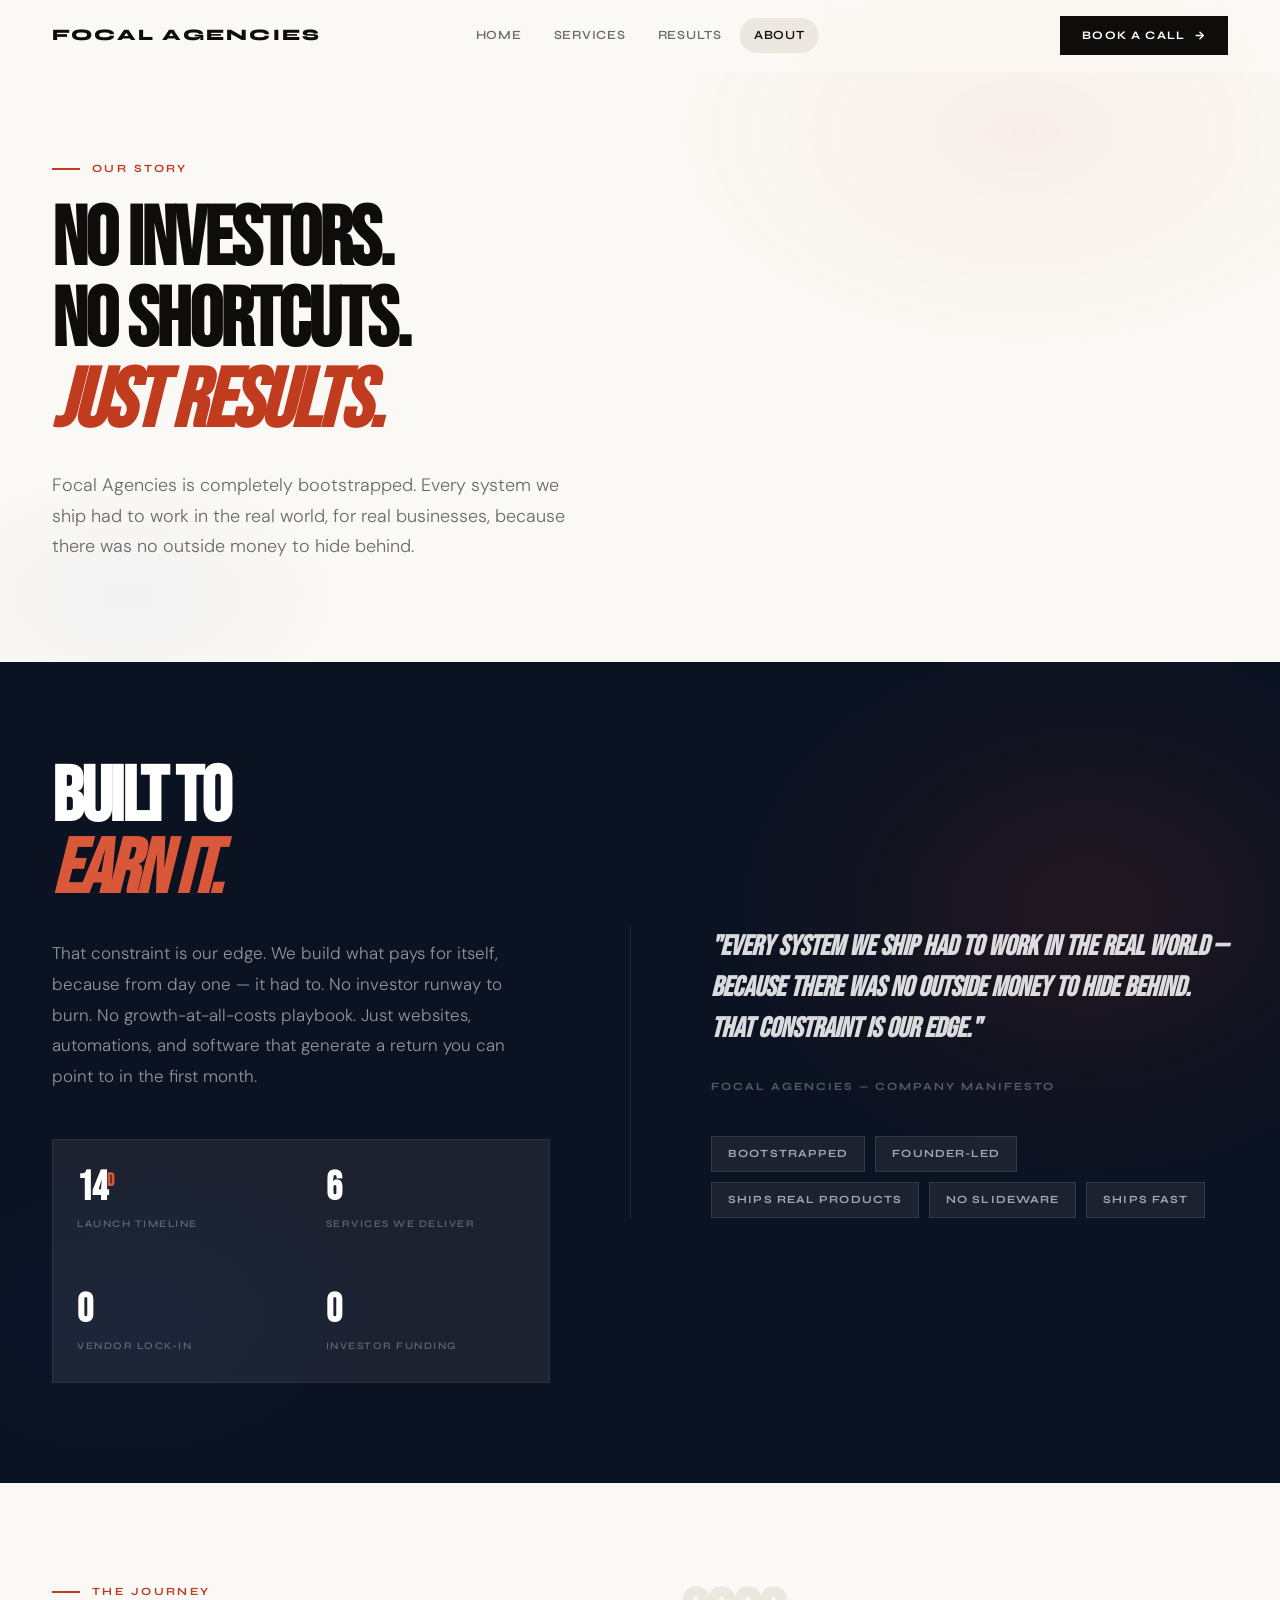
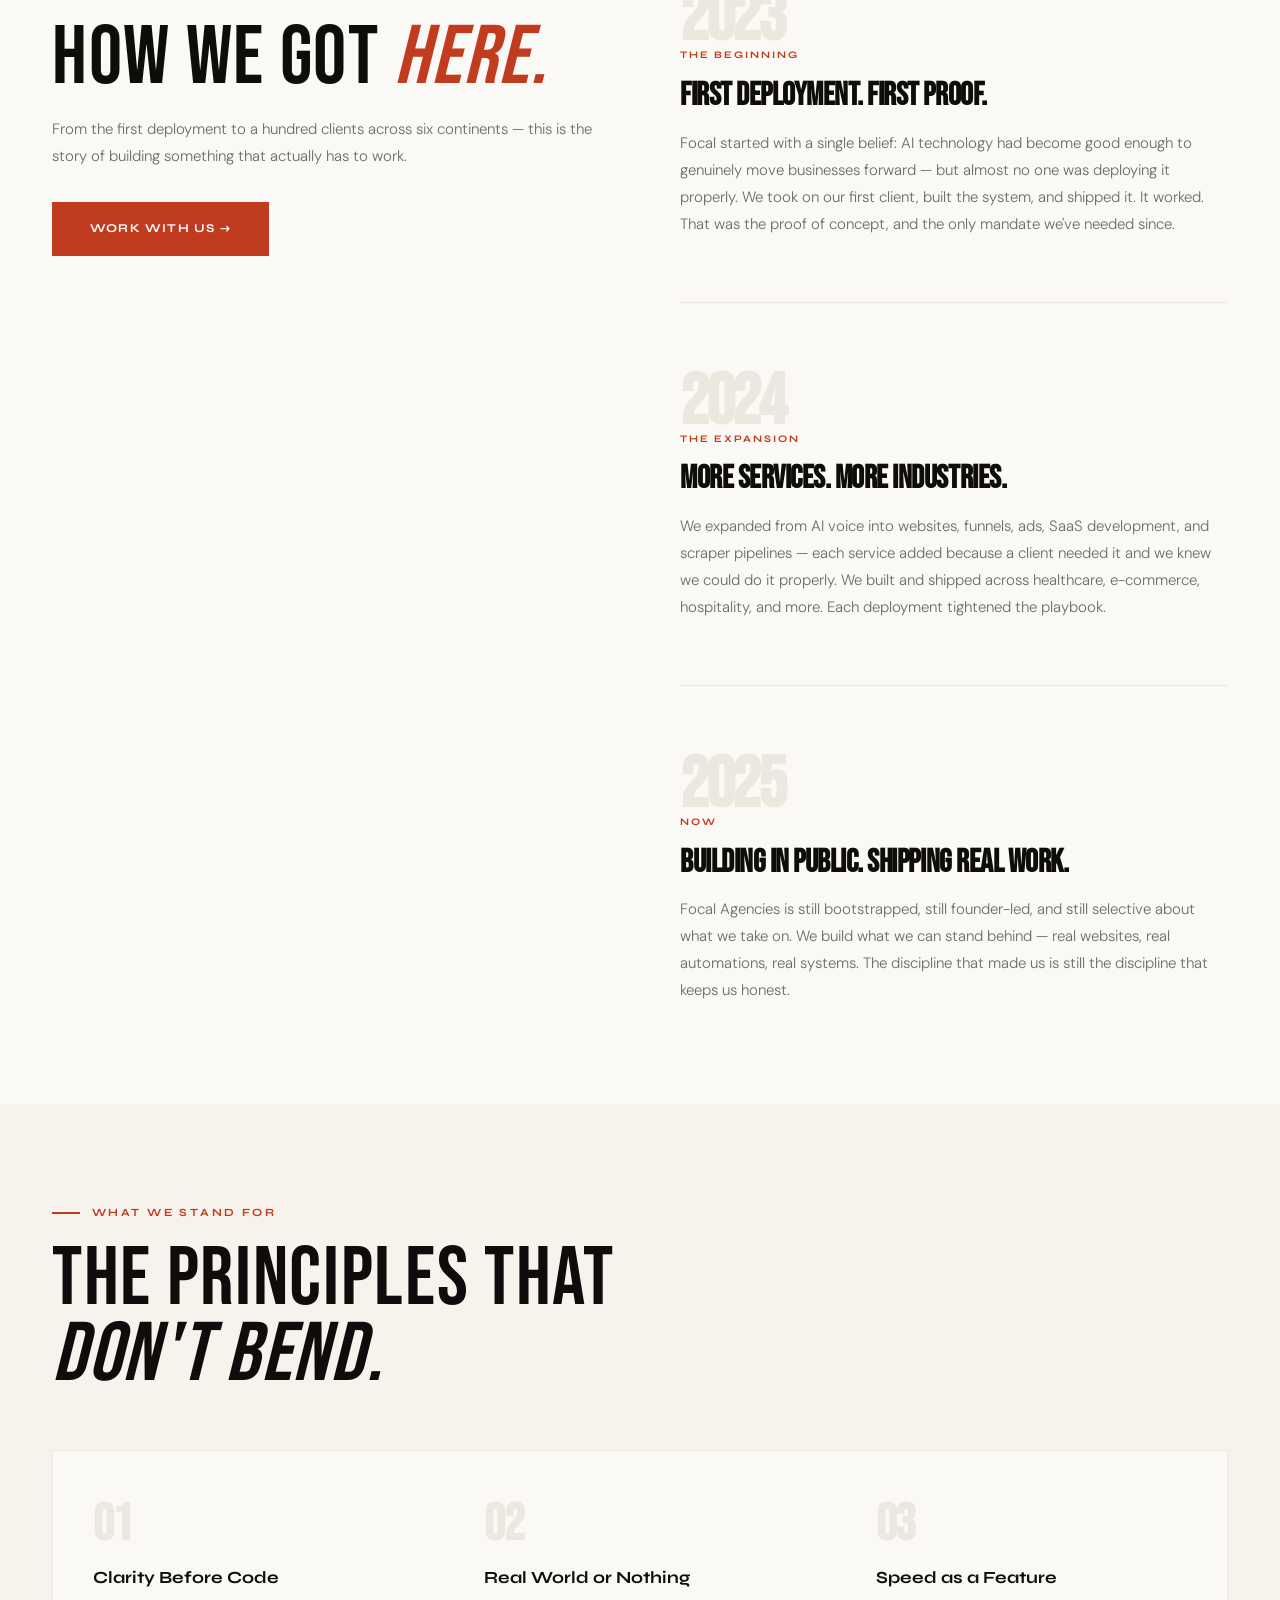
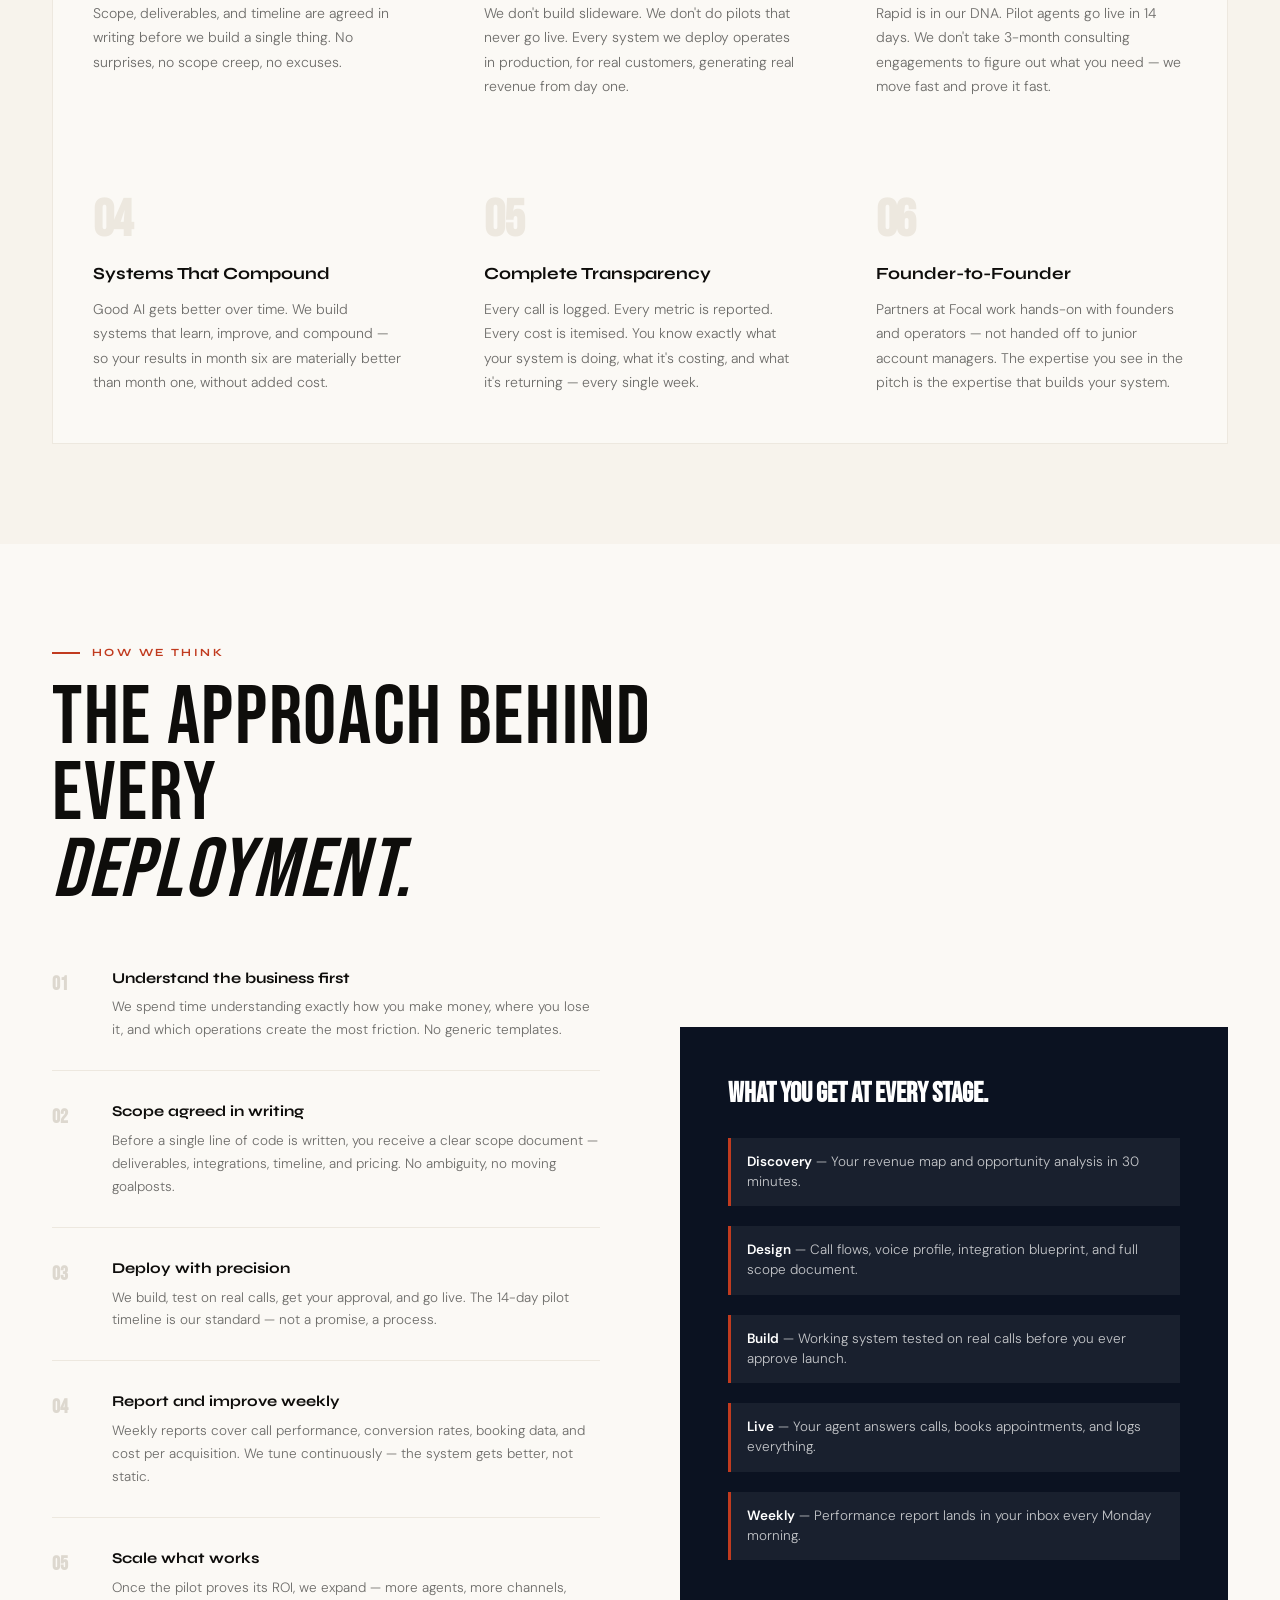
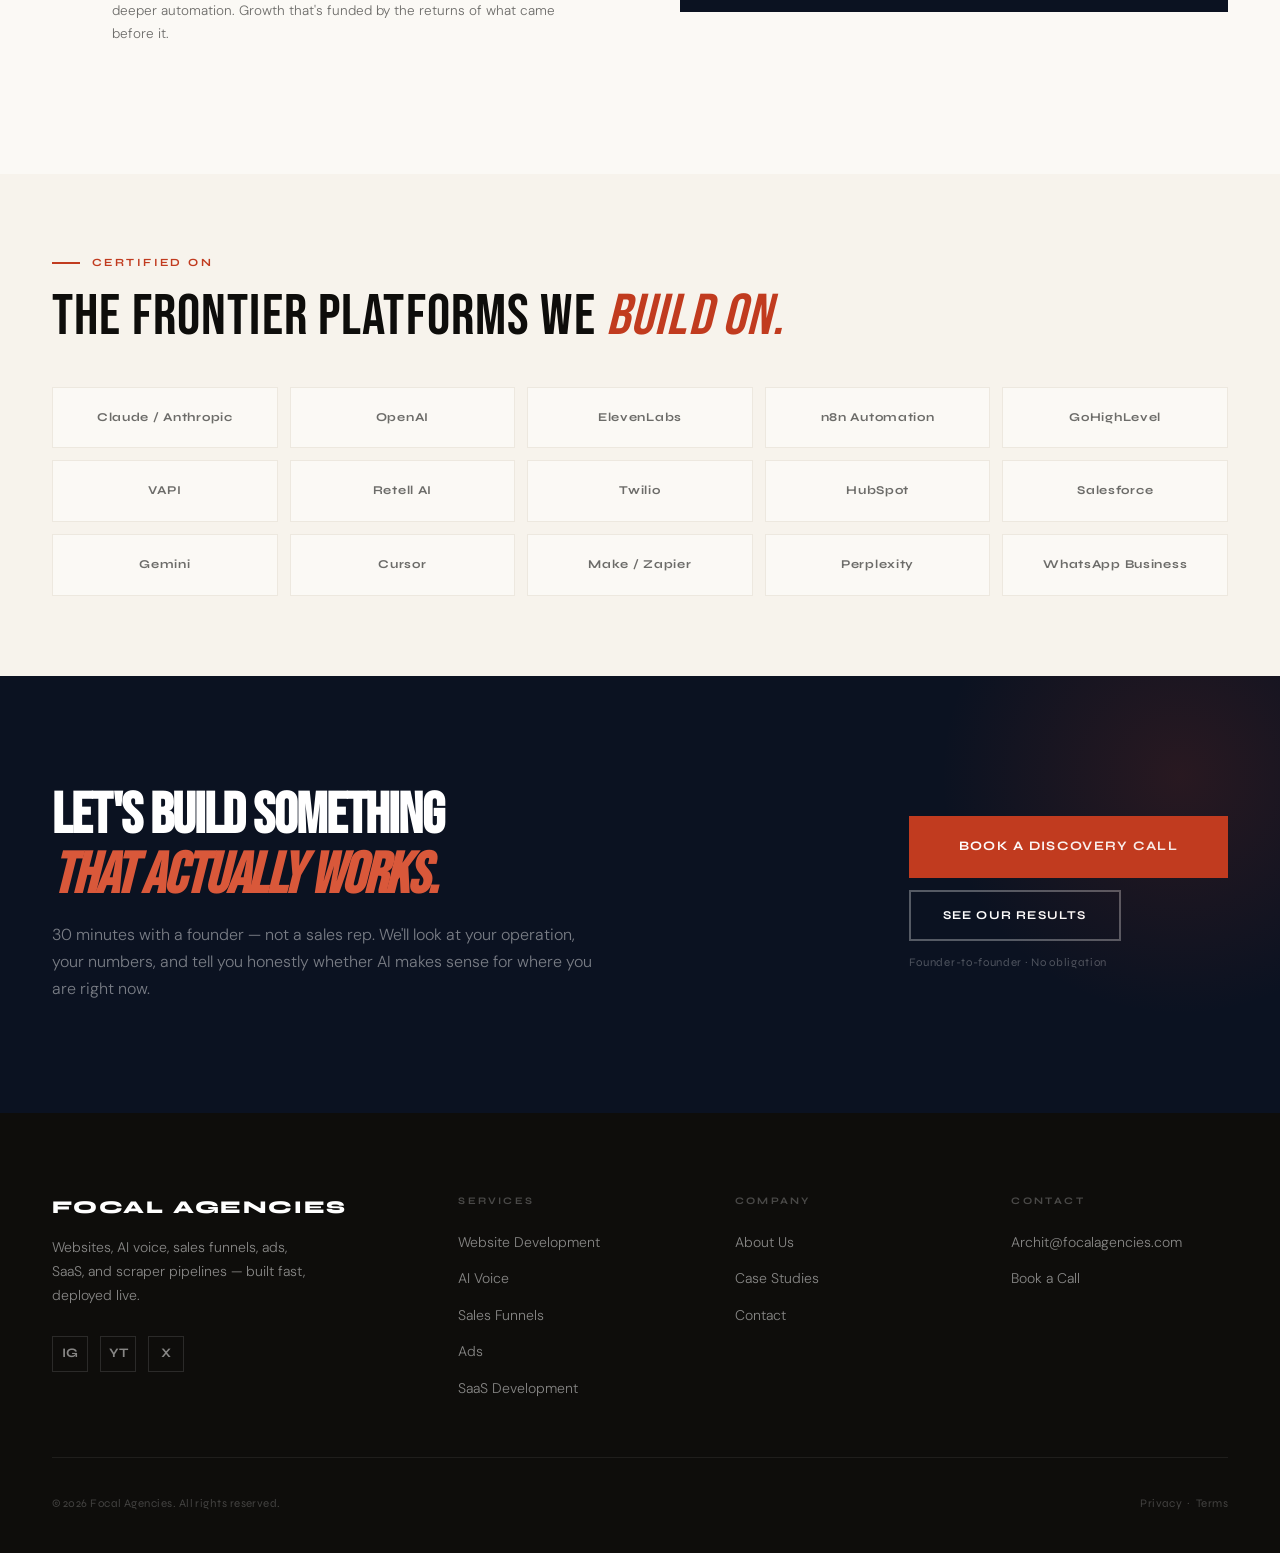
==== commit 64c8d82e: "Fix Netlify form submission and update social media links - contact.html: fix JS to POST form data t" ====
--- a/about.html
+++ b/about.html
@@ -434,7 +434,7 @@
       <a href="index.html" class="footer-logo">Focal Agencies</a>
       <p class="footer-tagline">Websites, AI voice, sales funnels, ads, SaaS, and scraper pipelines — built fast, deployed live.</p>
       <div class="footer-socials">
-        <a href="#" class="footer-social">Li</a><a href="#" class="footer-social">YT</a><a href="#" class="footer-social">X</a>
+        <a href="https://www.instagram.com/witharchit" class="footer-social" target="_blank" rel="noopener">IG</a><a href="https://www.youtube.com/@unfunnyarchit" class="footer-social" target="_blank" rel="noopener">YT</a><a href="#" class="footer-social">X</a>
       </div>
     </div>
     <div>
